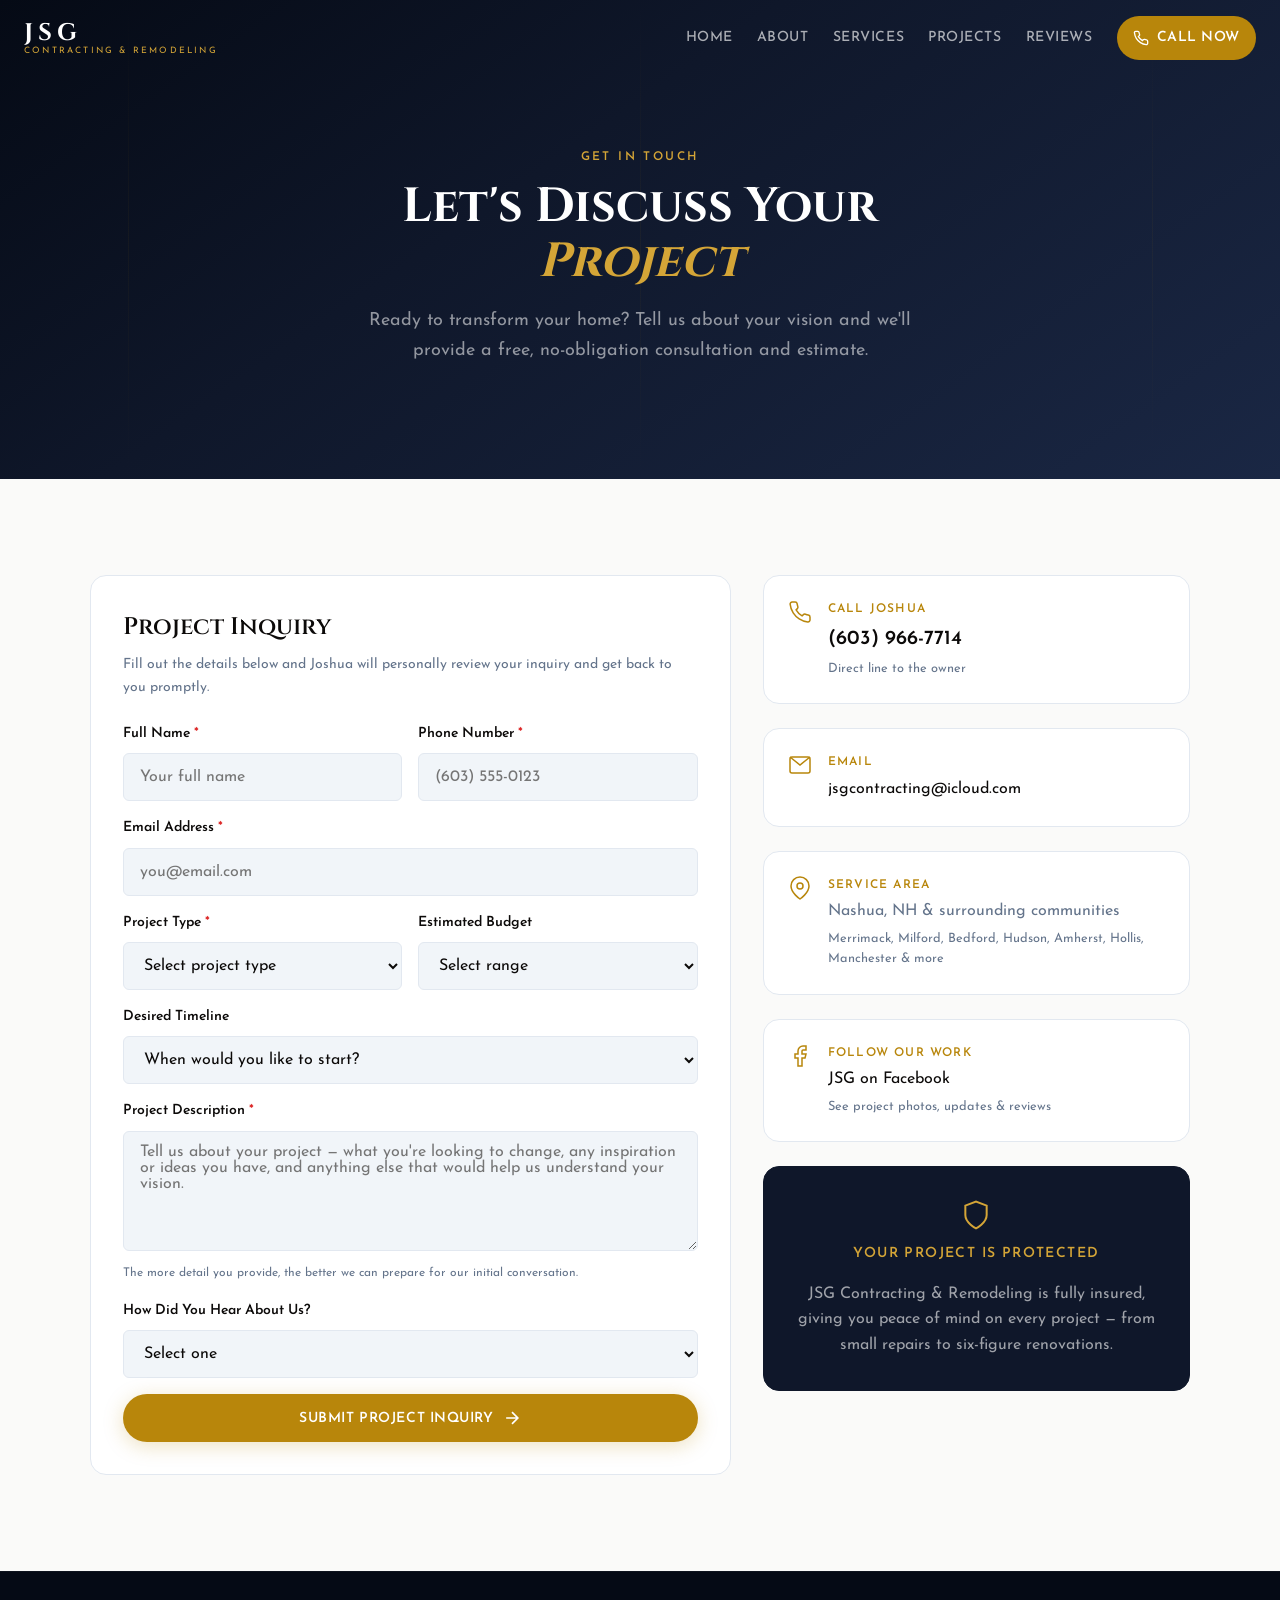
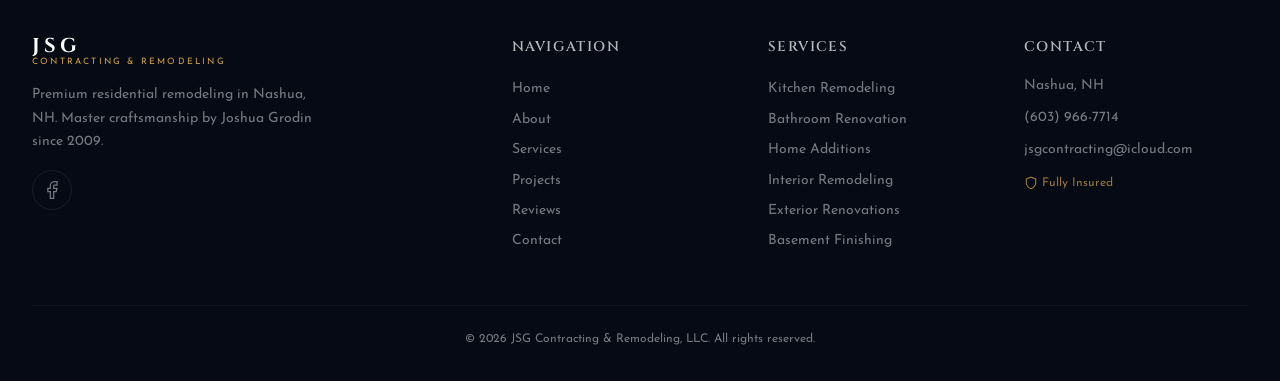
==== contact.html @ 360fc570 "Launch JSG Contracting & Remodeling website Premium contractor site with dark navy + gold brand. Inc" ====
<!DOCTYPE html>
<html lang="en">
<head>
  <meta charset="UTF-8">
  <meta name="viewport" content="width=device-width, initial-scale=1.0">
  <title>Contact Us — JSG Contracting & Remodeling | Free Consultation</title>
  <meta name="description" content="Request a free consultation with JSG Contracting & Remodeling. Call (603) 966-7714 or fill out our project inquiry form. Nashua, NH's premier residential contractor.">
  <link rel="preconnect" href="https://fonts.googleapis.com">
  <link rel="preconnect" href="https://fonts.gstatic.com" crossorigin>
  <link href="https://fonts.googleapis.com/css2?family=Cinzel:wght@400;500;600;700;800;900&family=Josefin+Sans:wght@300;400;500;600;700&display=swap" rel="stylesheet">
  <link rel="stylesheet" href="styles.css">
</head>
<body>
  <!-- Navigation -->
  <nav class="nav scrolled" id="mainNav">
    <div class="nav-container">
      <a href="index.html" class="nav-logo">
        <span class="logo-jsg">JSG</span>
        <span class="logo-sub">CONTRACTING &amp; REMODELING</span>
      </a>
      <button class="nav-toggle" id="navToggle" aria-label="Toggle navigation">
        <span></span><span></span><span></span>
      </button>
      <div class="nav-menu" id="navMenu">
        <a href="index.html" class="nav-link">Home</a>
        <a href="index.html#about" class="nav-link">About</a>
        <a href="index.html#services" class="nav-link">Services</a>
        <a href="index.html#projects" class="nav-link">Projects</a>
        <a href="index.html#testimonials" class="nav-link">Reviews</a>
        <a href="tel:6039667714" class="nav-cta">
          <svg width="16" height="16" viewBox="0 0 24 24" fill="none" stroke="currentColor" stroke-width="2"><path d="M22 16.92v3a2 2 0 01-2.18 2 19.79 19.79 0 01-8.63-3.07 19.5 19.5 0 01-6-6A19.79 19.79 0 012.12 4.18 2 2 0 014.11 2h3a2 2 0 012 1.72c.127.96.361 1.903.7 2.81a2 2 0 01-.45 2.11L8.09 9.91a16 16 0 006 6l1.27-1.27a2 2 0 012.11-.45c.907.339 1.85.573 2.81.7A2 2 0 0122 16.92z"/></svg>
          Call Now
        </a>
      </div>
    </div>
  </nav>

  <!-- Page Hero -->
  <section class="page-hero">
    <div class="hero-lines">
      <div class="arch-line line-1"></div>
      <div class="arch-line line-3"></div>
      <div class="arch-line line-5"></div>
    </div>
    <div class="container">
      <div class="section-header anim-on-scroll">
        <span class="section-tag">Get in Touch</span>
        <h1 class="section-title">Let's Discuss Your <em>Project</em></h1>
        <p class="section-desc">Ready to transform your home? Tell us about your vision and we'll provide a free, no-obligation consultation and estimate.</p>
      </div>
    </div>
  </section>

  <!-- Contact Section -->
  <section class="section">
    <div class="container">
      <div class="contact-grid">
        <!-- Contact Form -->
        <div class="contact-form-wrap anim-on-scroll">
          <h3 style="font-family: var(--font-display); font-size: var(--text-2xl); font-weight: 600; margin-bottom: var(--space-2);">Project Inquiry</h3>
          <p style="font-size: var(--text-sm); color: var(--muted-foreground); margin-bottom: var(--space-6);">Fill out the details below and Joshua will personally review your inquiry and get back to you promptly.</p>

          <form id="contactForm">
            <div class="form-row">
              <div class="form-group">
                <label for="name">Full Name <span class="req">*</span></label>
                <input type="text" id="name" name="name" placeholder="Your full name" required>
              </div>
              <div class="form-group">
                <label for="phone">Phone Number <span class="req">*</span></label>
                <input type="tel" id="phone" name="phone" placeholder="(603) 555-0123" required>
              </div>
            </div>

            <div class="form-group">
              <label for="email">Email Address <span class="req">*</span></label>
              <input type="email" id="email" name="email" placeholder="you@email.com" required>
            </div>

            <div class="form-row">
              <div class="form-group">
                <label for="project-type">Project Type <span class="req">*</span></label>
                <select id="project-type" name="project-type" required>
                  <option value="" disabled selected>Select project type</option>
                  <option value="Kitchen Remodel">Kitchen Remodel</option>
                  <option value="Bathroom Renovation">Bathroom Renovation</option>
                  <option value="Home Addition">Home Addition</option>
                  <option value="Basement Finishing">Basement Finishing</option>
                  <option value="Interior Remodel">Interior Remodel</option>
                  <option value="Exterior Renovation">Exterior Renovation</option>
                  <option value="Whole Home Renovation">Whole Home Renovation</option>
                  <option value="Finish Carpentry / Trim">Finish Carpentry / Trim Work</option>
                  <option value="Flooring">Flooring Installation</option>
                  <option value="Windows & Doors">Windows & Doors</option>
                  <option value="Deck / Porch">Deck or Porch</option>
                  <option value="Other">Other — Describe Below</option>
                </select>
              </div>
              <div class="form-group">
                <label for="budget">Estimated Budget</label>
                <select id="budget" name="budget">
                  <option value="" disabled selected>Select range</option>
                  <option value="Under $10,000">Under $10,000</option>
                  <option value="$10,000 - $25,000">$10,000 – $25,000</option>
                  <option value="$25,000 - $50,000">$25,000 – $50,000</option>
                  <option value="$50,000 - $100,000">$50,000 – $100,000</option>
                  <option value="$100,000 - $200,000">$100,000 – $200,000</option>
                  <option value="$200,000+">$200,000+</option>
                  <option value="Not Sure">Not Sure Yet</option>
                </select>
              </div>
            </div>

            <div class="form-group">
              <label for="timeline">Desired Timeline</label>
              <select id="timeline" name="timeline">
                <option value="" disabled selected>When would you like to start?</option>
                <option value="ASAP">As Soon As Possible</option>
                <option value="1-3 Months">Within 1–3 Months</option>
                <option value="3-6 Months">Within 3–6 Months</option>
                <option value="6-12 Months">6–12 Months (Planning Ahead)</option>
                <option value="Flexible">Flexible / No Rush</option>
              </select>
            </div>

            <div class="form-group">
              <label for="message">Project Description <span class="req">*</span></label>
              <textarea id="message" name="message" rows="5" placeholder="Tell us about your project — what you're looking to change, any inspiration or ideas you have, and anything else that would help us understand your vision." required></textarea>
              <p class="form-helper">The more detail you provide, the better we can prepare for our initial conversation.</p>
            </div>

            <div class="form-group">
              <label for="referral">How Did You Hear About Us?</label>
              <select id="referral" name="referral">
                <option value="" disabled selected>Select one</option>
                <option value="Referral">Referral from Friend/Family</option>
                <option value="Google Search">Google Search</option>
                <option value="Facebook">Facebook</option>
                <option value="Drive By">Drove Past a Job Site</option>
                <option value="Repeat Client">I'm a Returning Client</option>
                <option value="Other">Other</option>
              </select>
            </div>

            <button type="submit" class="btn btn-primary" style="width: 100%; justify-content: center;">
              <span>Submit Project Inquiry</span>
              <svg width="20" height="20" viewBox="0 0 24 24" fill="none" stroke="currentColor" stroke-width="2"><path d="M5 12h14M12 5l7 7-7 7"/></svg>
            </button>
          </form>

          <!-- Success State -->
          <div class="form-success" id="formSuccess">
            <svg width="48" height="48" viewBox="0 0 24 24" fill="none" stroke="currentColor" stroke-width="2">
              <path d="M22 11.08V12a10 10 0 11-5.93-9.14"/>
              <path d="M22 4L12 14.01l-3-3"/>
            </svg>
            <h3>Inquiry Sent!</h3>
            <p>Your project inquiry has been received. Joshua will personally review it and get back to you within 24 hours.</p>
            <p style="margin-top: var(--space-4);">Prefer to talk now? <a href="tel:6039667714" style="color: var(--accent); font-weight: 600;">Call (603) 966-7714</a></p>
          </div>
        </div>

        <!-- Contact Sidebar -->
        <div class="contact-sidebar">
          <!-- Call Card -->
          <div class="contact-card anim-on-scroll">
            <svg width="24" height="24" viewBox="0 0 24 24" fill="none" stroke="currentColor" stroke-width="1.5"><path d="M22 16.92v3a2 2 0 01-2.18 2 19.79 19.79 0 01-8.63-3.07 19.5 19.5 0 01-6-6A19.79 19.79 0 012.12 4.18 2 2 0 014.11 2h3a2 2 0 012 1.72c.127.96.361 1.903.7 2.81a2 2 0 01-.45 2.11L8.09 9.91a16 16 0 006 6l1.27-1.27a2 2 0 012.11-.45c.907.339 1.85.573 2.81.7A2 2 0 0122 16.92z"/></svg>
            <div>
              <h4>Call Joshua</h4>
              <p><a href="tel:6039667714" style="font-size: 1.25rem; font-weight: 600;">(603) 966-7714</a></p>
              <p style="margin-top: 4px; font-size: 0.8rem;">Direct line to the owner</p>
            </div>
          </div>

          <!-- Email Card -->
          <div class="contact-card anim-on-scroll">
            <svg width="24" height="24" viewBox="0 0 24 24" fill="none" stroke="currentColor" stroke-width="1.5"><rect x="2" y="4" width="20" height="16" rx="2"/><path d="M22 4l-10 8L2 4"/></svg>
            <div>
              <h4>Email</h4>
              <p><a href="mailto:jsgcontracting@icloud.com">jsgcontracting@icloud.com</a></p>
            </div>
          </div>

          <!-- Location Card -->
          <div class="contact-card anim-on-scroll">
            <svg width="24" height="24" viewBox="0 0 24 24" fill="none" stroke="currentColor" stroke-width="1.5"><path d="M21 10c0 7-9 13-9 13s-9-6-9-13a9 9 0 0118 0z"/><circle cx="12" cy="10" r="3"/></svg>
            <div>
              <h4>Service Area</h4>
              <p>Nashua, NH &amp; surrounding communities</p>
              <p style="margin-top: 4px; font-size: 0.8rem; color: var(--muted-foreground);">Merrimack, Milford, Bedford, Hudson, Amherst, Hollis, Manchester &amp; more</p>
            </div>
          </div>

          <!-- Facebook Card -->
          <div class="contact-card anim-on-scroll">
            <svg width="24" height="24" viewBox="0 0 24 24" fill="none" stroke="currentColor" stroke-width="1.5"><path d="M18 2h-3a5 5 0 00-5 5v3H7v4h3v8h4v-8h3l1-4h-4V7a1 1 0 011-1h3z"/></svg>
            <div>
              <h4>Follow Our Work</h4>
              <p><a href="https://www.facebook.com/JSGCONTRACTINGANDREMODELINGLLC/" target="_blank" rel="noopener noreferrer">JSG on Facebook</a></p>
              <p style="margin-top: 4px; font-size: 0.8rem; color: var(--muted-foreground);">See project photos, updates & reviews</p>
            </div>
          </div>

          <!-- Trust Card -->
          <div class="contact-card contact-card-cta anim-on-scroll">
            <svg width="32" height="32" viewBox="0 0 24 24" fill="none" stroke="currentColor" stroke-width="1.5" style="color: var(--accent-light);"><path d="M12 22s8-4 8-10V5l-8-3-8 3v7c0 6 8 10 8 10z"/></svg>
            <h4>Your Project is Protected</h4>
            <p>JSG Contracting & Remodeling is fully insured, giving you peace of mind on every project — from small repairs to six-figure renovations.</p>
          </div>
        </div>
      </div>
    </div>
  </section>

  <!-- Footer -->
  <footer class="footer">
    <div class="container">
      <div class="footer-grid">
        <div class="footer-brand">
          <a href="index.html" class="footer-logo"><span class="logo-jsg">JSG</span><span class="logo-sub">CONTRACTING &amp; REMODELING</span></a>
          <p>Premium residential remodeling in Nashua, NH. Master craftsmanship by Joshua Grodin since 2009.</p>
          <div class="footer-social">
            <a href="https://www.facebook.com/JSGCONTRACTINGANDREMODELINGLLC/" target="_blank" rel="noopener noreferrer" aria-label="Facebook"><svg width="20" height="20" viewBox="0 0 24 24" fill="none" stroke="currentColor" stroke-width="1.5"><path d="M18 2h-3a5 5 0 00-5 5v3H7v4h3v8h4v-8h3l1-4h-4V7a1 1 0 011-1h3z"/></svg></a>
          </div>
        </div>
        <div class="footer-links">
          <h4>Navigation</h4>
          <a href="index.html">Home</a>
          <a href="index.html#about">About</a>
          <a href="index.html#services">Services</a>
          <a href="index.html#projects">Projects</a>
          <a href="index.html#testimonials">Reviews</a>
          <a href="contact.html">Contact</a>
        </div>
        <div class="footer-links">
          <h4>Services</h4>
          <a href="index.html#services">Kitchen Remodeling</a>
          <a href="index.html#services">Bathroom Renovation</a>
          <a href="index.html#services">Home Additions</a>
          <a href="index.html#services">Interior Remodeling</a>
          <a href="index.html#services">Exterior Renovations</a>
          <a href="index.html#services">Basement Finishing</a>
        </div>
        <div class="footer-contact">
          <h4>Contact</h4>
          <p>Nashua, NH</p>
          <p><a href="tel:6039667714">(603) 966-7714</a></p>
          <p><a href="mailto:jsgcontracting@icloud.com">jsgcontracting@icloud.com</a></p>
          <div class="footer-badges">
            <span class="badge-item">
              <svg width="14" height="14" viewBox="0 0 24 24" fill="none" stroke="currentColor" stroke-width="2"><path d="M12 22s8-4 8-10V5l-8-3-8 3v7c0 6 8 10 8 10z"/></svg>
              Fully Insured
            </span>
          </div>
        </div>
      </div>
      <div class="footer-bottom">
        <p>&copy; 2026 JSG Contracting & Remodeling, LLC. All rights reserved.</p>
      </div>
    </div>
  </footer>

  <script src="script.js"></script>
</body>
</html>
---- styles.css ----
/* ============================================
   JSG CONTRACTING & REMODELING
   Design System: Liquid Glass + Trust & Authority
   Typography: Cinzel / Josefin Sans
   Palette: Deep Navy + Warm Gold
   ============================================ */

:root {
  /* Colors — Luxury Contractor */
  --primary: #0F172A;
  --primary-light: #1E293B;
  --on-primary: #FFFFFF;
  --secondary: #334155;
  --on-secondary: #FFFFFF;
  --accent: #B8860B;
  --accent-light: #D4A537;
  --accent-dark: #8B6914;
  --accent-glow: rgba(184, 134, 11, 0.25);
  --background: #FAFAF9;
  --foreground: #0C0A09;
  --card: #FFFFFF;
  --card-foreground: #0C0A09;
  --muted: #F1F5F9;
  --muted-foreground: #64748B;
  --border: #E2E8F0;
  --destructive: #DC2626;
  --success: #16A34A;

  /* Glass */
  --glass-bg: rgba(255, 255, 255, 0.7);
  --glass-border: rgba(255, 255, 255, 0.3);
  --glass-blur: 20px;
  --glass-dark-bg: rgba(15, 23, 42, 0.85);
  --glass-dark-border: rgba(255, 255, 255, 0.08);

  /* Typography */
  --font-display: 'Cinzel', 'Times New Roman', serif;
  --font-body: 'Josefin Sans', 'Segoe UI', sans-serif;

  /* Type Scale */
  --text-xs: 0.75rem;
  --text-sm: 0.875rem;
  --text-base: 1rem;
  --text-lg: 1.125rem;
  --text-xl: 1.25rem;
  --text-2xl: 1.5rem;
  --text-3xl: 1.875rem;
  --text-4xl: 2.25rem;
  --text-5xl: 3rem;
  --text-6xl: 3.75rem;
  --text-7xl: 4.5rem;
  --text-8xl: 6rem;

  /* Spacing (8dp) */
  --space-1: 0.25rem; --space-2: 0.5rem; --space-3: 0.75rem;
  --space-4: 1rem; --space-6: 1.5rem; --space-8: 2rem;
  --space-10: 2.5rem; --space-12: 3rem; --space-16: 4rem;
  --space-20: 5rem; --space-24: 6rem;

  /* Motion */
  --ease-out: cubic-bezier(0.16, 1, 0.3, 1);
  --ease-spring: cubic-bezier(0.34, 1.56, 0.64, 1);
  --dur-fast: 150ms;
  --dur-norm: 250ms;
  --dur-slow: 400ms;

  /* Shadows */
  --shadow-sm: 0 1px 3px rgba(0,0,0,0.06);
  --shadow-md: 0 4px 16px rgba(0,0,0,0.08);
  --shadow-lg: 0 12px 40px rgba(0,0,0,0.1);
  --shadow-xl: 0 24px 60px rgba(0,0,0,0.14);
  --shadow-glow: 0 0 40px var(--accent-glow);

  /* Radius */
  --radius-sm: 6px; --radius-md: 10px; --radius-lg: 16px;
  --radius-xl: 24px; --radius-full: 9999px;

  /* Z-index */
  --z-base: 0; --z-above: 10; --z-sticky: 20;
  --z-nav: 40; --z-modal: 100; --z-preloader: 1000;
}

/* --- Reset --- */
*, *::before, *::after { box-sizing: border-box; margin: 0; padding: 0; }
html { scroll-behavior: smooth; font-size: 16px; -webkit-text-size-adjust: 100%; }
body {
  font-family: var(--font-body);
  font-weight: 400;
  line-height: 1.6;
  color: var(--foreground);
  background: var(--background);
  overflow-x: hidden;
  -webkit-font-smoothing: antialiased;
}
a { color: inherit; text-decoration: none; cursor: pointer; }
img { max-width: 100%; height: auto; display: block; }
button { cursor: pointer; border: none; background: none; font-family: inherit; }
input, textarea, select { font-family: inherit; }
:focus-visible { outline: 2px solid var(--accent); outline-offset: 3px; }

@media (prefers-reduced-motion: reduce) {
  *, *::before, *::after {
    animation-duration: 0.01ms !important;
    animation-iteration-count: 1 !important;
    transition-duration: 0.01ms !important;
  }
  html { scroll-behavior: auto; }
}

/* --- Preloader --- */
.preloader {
  position: fixed; inset: 0; z-index: var(--z-preloader);
  background: var(--primary);
  display: flex; align-items: center; justify-content: center;
  transition: opacity 0.6s var(--ease-out), visibility 0.6s;
}
.preloader.hidden { opacity: 0; visibility: hidden; pointer-events: none; }
.preloader-inner { text-align: center; }
.preloader-icon svg { animation: preloaderPulse 1.8s ease-in-out infinite; }
.preloader-text {
  font-family: var(--font-display);
  font-size: var(--text-xs);
  letter-spacing: 0.35em;
  color: var(--accent-light);
  margin-top: var(--space-4);
}
@keyframes preloaderPulse {
  0%, 100% { opacity: 0.4; transform: scale(0.95); }
  50% { opacity: 1; transform: scale(1.05); }
}

/* --- Container --- */
.container { max-width: 1280px; margin: 0 auto; padding: 0 var(--space-6); }
@media (min-width: 768px) { .container { padding: 0 var(--space-8); } }

/* --- Navigation --- */
.nav {
  position: fixed; top: 0; left: 0; right: 0;
  z-index: var(--z-nav);
  padding: var(--space-4) 0;
  transition: all var(--dur-norm) var(--ease-out);
}
.nav.scrolled {
  background: var(--glass-bg);
  backdrop-filter: blur(var(--glass-blur));
  -webkit-backdrop-filter: blur(var(--glass-blur));
  border-bottom: 1px solid var(--glass-border);
  padding: var(--space-3) 0;
  box-shadow: var(--shadow-sm);
}
.nav-container {
  max-width: 1280px; margin: 0 auto; padding: 0 var(--space-6);
  display: flex; align-items: center; justify-content: space-between;
}
.nav-logo { display: flex; flex-direction: column; line-height: 1; transition: transform var(--dur-fast) var(--ease-out); }
.nav-logo:hover { transform: scale(1.03); }
.logo-jsg {
  font-family: var(--font-display);
  font-size: var(--text-2xl);
  font-weight: 700;
  letter-spacing: 0.2em;
  color: var(--on-primary);
  transition: color var(--dur-norm);
}
.logo-sub {
  font-family: var(--font-body);
  font-size: 0.55rem;
  font-weight: 400;
  letter-spacing: 0.25em;
  color: var(--accent-light);
  margin-top: 2px;
  text-transform: uppercase;
}
.nav.scrolled .logo-jsg { color: var(--primary); }
.nav.scrolled .logo-sub { color: var(--accent); }

.nav-menu { display: none; gap: var(--space-6); align-items: center; }
@media (min-width: 768px) { .nav-menu { display: flex; } }
.nav-link {
  font-size: var(--text-sm); font-weight: 500;
  letter-spacing: 0.04em; text-transform: uppercase;
  color: rgba(255,255,255,0.65);
  position: relative; padding: var(--space-2) 0;
  transition: color var(--dur-fast);
}
.nav-link::after {
  content: ''; position: absolute; bottom: 0; left: 0;
  width: 0; height: 1.5px; background: var(--accent-light);
  transition: width var(--dur-norm) var(--ease-out);
}
.nav-link:hover { color: #fff; }
.nav-link:hover::after { width: 100%; }
.nav.scrolled .nav-link { color: var(--muted-foreground); }
.nav.scrolled .nav-link:hover { color: var(--primary); }

.nav-cta {
  display: inline-flex; align-items: center; gap: var(--space-2);
  padding: var(--space-2) var(--space-4);
  font-size: var(--text-sm); font-weight: 600;
  letter-spacing: 0.04em; text-transform: uppercase;
  background: var(--accent); color: #fff;
  border-radius: var(--radius-full);
  transition: all var(--dur-norm) var(--ease-out);
  min-height: 44px;
}
.nav-cta:hover { background: var(--accent-light); transform: translateY(-1px); box-shadow: var(--shadow-glow); }

/* Mobile Toggle */
.nav-toggle { display: flex; flex-direction: column; gap: 5px; padding: var(--space-2); z-index: 50; }
@media (min-width: 768px) { .nav-toggle { display: none; } }
.nav-toggle span { width: 24px; height: 2px; background: #fff; transition: all var(--dur-norm) var(--ease-out); }
.nav.scrolled .nav-toggle span { background: var(--primary); }
.nav-toggle.open span:nth-child(1) { transform: rotate(45deg) translate(5px, 5px); }
.nav-toggle.open span:nth-child(2) { opacity: 0; }
.nav-toggle.open span:nth-child(3) { transform: rotate(-45deg) translate(5px, -5px); }

.nav-menu.open {
  display: flex; flex-direction: column;
  position: fixed; inset: 0;
  background: var(--glass-dark-bg);
  backdrop-filter: blur(30px); -webkit-backdrop-filter: blur(30px);
  align-items: center; justify-content: center;
  gap: var(--space-8); z-index: 45;
}
.nav-menu.open .nav-link { font-size: var(--text-2xl); color: rgba(255,255,255,0.8); }
.nav-menu.open .nav-link:hover { color: #fff; }

/* --- HERO --- */
.hero {
  position: relative; min-height: 100dvh;
  display: flex; align-items: center; justify-content: center;
  background: url('jsg-hero-new.jpeg') center center / cover no-repeat;
  overflow: hidden; padding: var(--space-24) var(--space-6);
}
.hero-bg { position: absolute; inset: 0; overflow: hidden; }
.hero-grain {
  position: absolute; inset: 0;
  background-image: url("data:image/svg+xml,%3Csvg viewBox='0 0 256 256' xmlns='http://www.w3.org/2000/svg'%3E%3Cfilter id='noise'%3E%3CfeTurbulence type='fractalNoise' baseFrequency='0.9' numOctaves='4' stitchTiles='stitch'/%3E%3C/filter%3E%3Crect width='100%25' height='100%25' filter='url(%23noise)' opacity='0.03'/%3E%3C/svg%3E");
  opacity: 0.4;
}
.hero-gradient {
  position: absolute; inset: 0;
  background: linear-gradient(to bottom, rgba(5,10,21,0.72) 0%, rgba(5,10,21,0.55) 50%, rgba(5,10,21,0.80) 100%);
}
.hero-vignette {
  position: absolute; inset: 0;
  background: radial-gradient(ellipse at center, transparent 30%, rgba(5, 10, 21, 0.5) 100%);
}

/* Architectural lines */
.hero-lines { position: absolute; inset: 0; overflow: hidden; }
.arch-line {
  position: absolute;
  background: linear-gradient(to bottom, transparent, rgba(184, 134, 11, 0.06), transparent);
  width: 1px;
}
.line-1 { left: 10%; height: 100%; animation: lineSlide 12s ease-in-out infinite; }
.line-2 { left: 25%; height: 80%; top: 10%; animation: lineSlide 15s ease-in-out infinite reverse; }
.line-3 { left: 50%; height: 100%; animation: lineSlide 18s ease-in-out infinite; }
.line-4 { left: 75%; height: 70%; top: 15%; animation: lineSlide 14s ease-in-out infinite reverse; }
.line-5 { left: 90%; height: 90%; top: 5%; animation: lineSlide 16s ease-in-out infinite; }
@keyframes lineSlide {
  0%, 100% { opacity: 0.3; transform: translateY(0); }
  50% { opacity: 0.7; transform: translateY(-20px); }
}

/* Floating elements */
.floating-elements { position: absolute; inset: 0; }
.float-el { position: absolute; animation: floatGeo 20s ease-in-out infinite; }
.float-1 { top: 15%; right: 10%; animation-delay: 0s; }
.float-2 { bottom: 20%; left: 8%; animation-delay: -7s; }
.float-3 { top: 50%; right: 25%; animation-delay: -13s; }
@keyframes floatGeo {
  0%, 100% { transform: translate(0, 0) rotate(0deg); }
  33% { transform: translate(20px, -30px) rotate(60deg); }
  66% { transform: translate(-15px, 15px) rotate(120deg); }
}

.hero-content { position: relative; z-index: var(--z-above); text-align: center; max-width: 820px; }

.hero-badge {
  display: inline-flex; align-items: center; gap: var(--space-3);
  font-size: var(--text-xs); font-weight: 500;
  letter-spacing: 0.2em; text-transform: uppercase;
  color: var(--accent-light); margin-bottom: var(--space-8);
}
.badge-line { width: 32px; height: 1px; background: var(--accent); opacity: 0.5; }

.hero-title { font-family: var(--font-display); line-height: 1.1; margin-bottom: var(--space-6); }
.title-line { display: block; }
.title-sm {
  font-size: var(--text-xl); font-weight: 400;
  color: rgba(255,255,255,0.45); letter-spacing: 0.08em;
}
.title-lg {
  font-size: var(--text-7xl); font-weight: 800;
  background: linear-gradient(135deg, #FFFFFF 20%, var(--accent-light) 80%);
  -webkit-background-clip: text; -webkit-text-fill-color: transparent;
  background-clip: text;
  margin: var(--space-2) 0;
}
@media (min-width: 768px) {
  .title-sm { font-size: var(--text-2xl); }
  .title-lg { font-size: var(--text-8xl); }
}

.hero-desc {
  font-size: var(--text-lg); color: rgba(255,255,255,0.55);
  max-width: 580px; margin: 0 auto var(--space-8); line-height: 1.8;
}
.hero-cta {
  display: flex; flex-wrap: wrap; gap: var(--space-4);
  justify-content: center; margin-bottom: var(--space-8);
}
.hero-trust {
  display: flex; flex-wrap: wrap; gap: var(--space-6);
  justify-content: center;
}
.trust-item {
  display: flex; align-items: center; gap: var(--space-2);
  font-size: var(--text-xs); font-weight: 500;
  letter-spacing: 0.08em; text-transform: uppercase;
  color: rgba(255,255,255,0.35);
}
.trust-item svg { color: var(--accent); opacity: 0.6; }

/* Scroll indicator */
.hero-scroll {
  position: absolute; bottom: var(--space-8); left: 50%;
  transform: translateX(-50%);
  display: flex; flex-direction: column; align-items: center; gap: var(--space-2);
  color: rgba(255,255,255,0.25);
  font-size: var(--text-xs); letter-spacing: 0.2em; text-transform: uppercase;
}
.scroll-line {
  width: 1px; height: 40px;
  background: linear-gradient(to bottom, var(--accent-light), transparent);
  animation: scrollPulse 2s ease-in-out infinite;
}
@keyframes scrollPulse {
  0%, 100% { opacity: 0.3; transform: scaleY(1); }
  50% { opacity: 1; transform: scaleY(1.2); }
}

/* --- Buttons --- */
.btn {
  display: inline-flex; align-items: center; gap: var(--space-2);
  padding: var(--space-3) var(--space-6);
  font-size: var(--text-sm); font-weight: 600;
  letter-spacing: 0.04em; text-transform: uppercase;
  border-radius: var(--radius-full);
  transition: all var(--dur-norm) var(--ease-out);
  cursor: pointer; min-height: 48px;
}
.btn-lg { padding: var(--space-4) var(--space-8); font-size: var(--text-base); }
.btn-primary {
  background: var(--accent); color: #fff;
  box-shadow: 0 4px 20px var(--accent-glow);
}
.btn-primary:hover {
  background: var(--accent-light);
  box-shadow: 0 8px 30px var(--accent-glow);
  transform: translateY(-2px);
}
.btn-primary:active { transform: translateY(0) scale(0.98); }
.btn-primary svg { transition: transform var(--dur-fast) var(--ease-out); }
.btn-primary:hover svg { transform: translateX(4px); }
.btn-glass {
  background: rgba(255,255,255,0.08);
  backdrop-filter: blur(10px); -webkit-backdrop-filter: blur(10px);
  border: 1px solid rgba(255,255,255,0.12);
  color: rgba(255,255,255,0.8);
}
.btn-glass:hover {
  background: rgba(255,255,255,0.15);
  transform: translateY(-2px);
}
.section .btn-glass {
  background: var(--glass-bg);
  border: 1px solid var(--border);
  color: var(--foreground);
}
.section .btn-glass:hover { border-color: var(--accent); }

/* --- Section Defaults --- */
.section { padding: var(--space-20) 0; }
@media (min-width: 768px) { .section { padding: var(--space-24) 0; } }
.section-header { text-align: center; max-width: 640px; margin: 0 auto var(--space-12); }
.section-tag {
  display: inline-block; font-size: var(--text-xs); font-weight: 600;
  letter-spacing: 0.2em; text-transform: uppercase;
  color: var(--accent); margin-bottom: var(--space-3);
}
.section-title {
  font-family: var(--font-display);
  font-size: var(--text-4xl); font-weight: 700;
  line-height: 1.15; color: var(--foreground); margin-bottom: var(--space-4);
}
.section-title em { font-style: italic; color: var(--accent); }
@media (min-width: 768px) { .section-title { font-size: var(--text-5xl); } }
.section-desc { font-size: var(--text-lg); color: var(--muted-foreground); line-height: 1.7; }

/* --- ABOUT --- */
.about { background: var(--background); }
.about-grid { display: grid; grid-template-columns: 1fr; gap: var(--space-12); }
@media (min-width: 768px) {
  .about-grid { grid-template-columns: 1fr 1fr; gap: var(--space-16); align-items: start; }
}
.about-image-frame {
  position: relative; border-radius: var(--radius-lg); overflow: hidden;
  border: 1px solid var(--border);
}
.frame-corner {
  position: absolute; width: 60px; height: 60px;
  border: 2px solid var(--accent); opacity: 0.3;
}
.frame-tl { top: -1px; left: -1px; border-right: none; border-bottom: none; border-radius: var(--radius-lg) 0 0 0; }
.frame-br { bottom: -1px; right: -1px; border-left: none; border-top: none; border-radius: 0 0 var(--radius-lg) 0; }
.blueprint-illustration svg { width: 100%; height: auto; display: block; border-radius: var(--radius-lg); }

.about-stats {
  display: grid; grid-template-columns: repeat(3, 1fr);
  gap: var(--space-4); margin-top: var(--space-6);
}
.stat {
  text-align: center; padding: var(--space-4);
  background: var(--card); border: 1px solid var(--border);
  border-radius: var(--radius-md);
  transition: all var(--dur-norm) var(--ease-out);
}
.stat:hover { border-color: var(--accent); transform: translateY(-2px); box-shadow: var(--shadow-md); }
.stat-num {
  font-family: var(--font-display);
  font-size: var(--text-3xl); font-weight: 700;
  color: var(--accent); line-height: 1;
}
.stat-plus, .stat-pct {
  font-family: var(--font-display);
  font-size: var(--text-xl); font-weight: 600;
  color: var(--accent);
}
.stat-label {
  display: block; font-size: var(--text-xs); font-weight: 500;
  color: var(--muted-foreground); margin-top: var(--space-1);
  letter-spacing: 0.05em; text-transform: uppercase;
}

.about-content .section-tag { text-align: left; }
.about-content .section-title { text-align: left; }
.about-lead {
  font-size: var(--text-xl); font-weight: 500;
  color: var(--foreground); line-height: 1.6;
  margin-bottom: var(--space-4);
}
.about-content p {
  font-size: var(--text-base); color: var(--muted-foreground);
  line-height: 1.8; margin-bottom: var(--space-4);
}
.about-highlights { margin-top: var(--space-6); display: flex; flex-direction: column; gap: var(--space-3); }
.highlight {
  display: flex; align-items: center; gap: var(--space-3);
  font-size: var(--text-sm); font-weight: 500; color: var(--foreground);
}
.highlight svg { color: var(--accent); flex-shrink: 0; }

/* --- SERVICES --- */
.services { background: var(--muted); }
.services-grid {
  display: grid; grid-template-columns: 1fr; gap: var(--space-4);
}
@media (min-width: 640px) { .services-grid { grid-template-columns: repeat(2, 1fr); } }
@media (min-width: 1024px) { .services-grid { grid-template-columns: repeat(3, 1fr); } }

.service-card {
  position: relative; padding: var(--space-8);
  background: var(--card); border: 1px solid var(--border);
  border-radius: var(--radius-lg); overflow: hidden;
  transition: all var(--dur-norm) var(--ease-out);
}
.service-card::before {
  content: ''; position: absolute; top: 0; left: 0; right: 0;
  height: 3px; background: linear-gradient(90deg, var(--accent), var(--accent-light));
  transform: scaleX(0); transform-origin: left;
  transition: transform var(--dur-slow) var(--ease-out);
}
.service-card:hover { transform: translateY(-4px); box-shadow: var(--shadow-lg); border-color: var(--accent); }
.service-card:hover::before { transform: scaleX(1); }
.service-icon {
  width: 48px; height: 48px; margin-bottom: var(--space-4);
  color: var(--accent);
  transition: transform var(--dur-norm) var(--ease-spring);
}
.service-card:hover .service-icon { transform: scale(1.1); }
.service-icon svg { width: 100%; height: 100%; }
.service-card h3 {
  font-family: var(--font-display);
  font-size: var(--text-lg); font-weight: 600;
  margin-bottom: var(--space-2);
}
.service-card p { font-size: var(--text-sm); color: var(--muted-foreground); line-height: 1.7; }

/* --- PROJECTS --- */
.projects {
  position: relative;
  background: linear-gradient(145deg, #050a15 0%, #0F172A 50%, #1a2744 100%);
  color: #fff;
}
.projects-bg {
  position: absolute; inset: 0;
  background: radial-gradient(ellipse 50% 40% at 50% 30%, rgba(184, 134, 11, 0.05), transparent 70%);
}
.projects .section-tag { color: var(--accent-light); }
.projects .section-title { color: #fff; }
.projects .section-title em { color: var(--accent-light); }
.projects .section-desc { color: rgba(255,255,255,0.5); }

.projects-grid {
  display: grid; grid-template-columns: 1fr; gap: var(--space-4);
  position: relative;
}
@media (min-width: 768px) {
  .projects-grid { grid-template-columns: repeat(2, 1fr); }
}
.project-card {
  border-radius: var(--radius-lg); overflow: hidden;
  border: 1px solid rgba(255,255,255,0.06);
  transition: all var(--dur-norm) var(--ease-out);
  background: rgba(15, 23, 42, 0.6);
}
.project-card:hover { border-color: rgba(184, 134, 11, 0.3); transform: translateY(-4px); box-shadow: var(--shadow-glow); }
.project-wide { grid-column: 1 / -1; }
.project-overlay { position: relative; overflow: hidden; }
.project-visual svg, .project-visual-sm svg { width: 100%; height: auto; display: block; }
.project-info { padding: var(--space-6); }
.project-type {
  display: inline-block; font-size: var(--text-xs); font-weight: 600;
  letter-spacing: 0.15em; text-transform: uppercase;
  color: var(--accent-light); margin-bottom: var(--space-2);
}
.project-info h3 {
  font-family: var(--font-display);
  font-size: var(--text-xl); font-weight: 600;
  color: #fff; margin-bottom: var(--space-2);
}
.project-info p { font-size: var(--text-sm); color: rgba(255,255,255,0.5); line-height: 1.7; }

.projects-cta { text-align: center; margin-top: var(--space-10); }

/* --- PROCESS --- */
.process { background: var(--background); }
.process-grid {
  display: flex; flex-direction: column; align-items: center;
  gap: 0; max-width: 900px; margin: 0 auto;
}
@media (min-width: 768px) {
  .process-grid { flex-direction: row; align-items: flex-start; gap: 0; }
}
.process-step {
  flex: 1; text-align: center; padding: var(--space-6);
}
.step-num {
  font-family: var(--font-display);
  font-size: var(--text-4xl); font-weight: 700;
  color: var(--muted); line-height: 1;
  margin-bottom: var(--space-3);
  transition: color var(--dur-norm);
}
.process-step:hover .step-num { color: var(--accent-light); }
.process-step h3 {
  font-family: var(--font-display);
  font-size: var(--text-lg); font-weight: 600;
  margin-bottom: var(--space-2);
}
.process-step p { font-size: var(--text-sm); color: var(--muted-foreground); line-height: 1.7; }
.process-connector {
  width: 1px; height: 40px; background: var(--border);
}
@media (min-width: 768px) {
  .process-connector { width: 40px; height: 1px; align-self: center; margin-top: var(--space-8); }
}

/* --- TESTIMONIALS --- */
.testimonials {
  position: relative;
  background: var(--muted);
}
.testimonials-grid {
  display: grid; grid-template-columns: 1fr; gap: var(--space-6);
}
@media (min-width: 768px) { .testimonials-grid { grid-template-columns: repeat(3, 1fr); } }
.testimonial-card {
  background: var(--card); border: 1px solid var(--border);
  border-radius: var(--radius-lg); padding: var(--space-8);
  transition: all var(--dur-norm) var(--ease-out);
}
.testimonial-card:hover { border-color: var(--accent); transform: translateY(-4px); box-shadow: var(--shadow-lg); }
.testimonial-stars { display: flex; gap: 2px; margin-bottom: var(--space-4); }
.testimonial-card blockquote {
  font-size: var(--text-base); color: var(--secondary);
  line-height: 1.8; margin-bottom: var(--space-6);
  font-style: italic;
}
.testimonial-author {
  display: flex; align-items: center; gap: var(--space-3);
}
.author-avatar {
  width: 40px; height: 40px; border-radius: 50%;
  background: var(--primary); color: var(--accent-light);
  display: flex; align-items: center; justify-content: center;
  font-family: var(--font-display); font-size: var(--text-sm); font-weight: 700;
}
.testimonial-author strong {
  display: block; font-size: var(--text-sm); font-weight: 600;
}
.testimonial-author span {
  font-size: var(--text-xs); color: var(--muted-foreground);
}
.testimonials-cta { text-align: center; margin-top: var(--space-10); }

/* --- FINAL CTA --- */
.final-cta {
  position: relative;
  background: linear-gradient(145deg, #050a15 0%, #0F172A 50%, #1a2744 100%);
  color: #fff; text-align: center; overflow: hidden;
}
.final-cta-bg { position: absolute; inset: 0; pointer-events: none; }
.cta-orb {
  position: absolute; border-radius: 50%; filter: blur(100px);
}
.cta-orb-1 {
  width: 500px; height: 500px;
  background: radial-gradient(circle, var(--accent-glow), transparent 70%);
  top: -30%; left: -10%;
}
.cta-orb-2 {
  width: 400px; height: 400px;
  background: radial-gradient(circle, rgba(184, 134, 11, 0.1), transparent 70%);
  bottom: -30%; right: -10%;
}
.final-cta-content { position: relative; }
.final-cta .section-title em { color: var(--accent-light); }
.final-cta-actions {
  display: flex; flex-wrap: wrap; gap: var(--space-4);
  justify-content: center;
}

/* --- FOOTER --- */
.footer {
  background: #050a15; color: rgba(255,255,255,0.45);
  padding: var(--space-16) 0 var(--space-8);
  border-top: 1px solid rgba(255,255,255,0.04);
}
.footer-grid { display: grid; grid-template-columns: 1fr; gap: var(--space-8); }
@media (min-width: 768px) { .footer-grid { grid-template-columns: 2fr 1fr 1fr 1fr; } }
.footer-logo { display: flex; flex-direction: column; line-height: 1; margin-bottom: var(--space-4); }
.footer-logo .logo-jsg { color: #fff; font-size: var(--text-xl); }
.footer-brand p { font-size: var(--text-sm); line-height: 1.7; margin-top: var(--space-4); max-width: 300px; }
.footer-social { display: flex; gap: var(--space-3); margin-top: var(--space-4); }
.footer-social a {
  display: flex; align-items: center; justify-content: center;
  width: 40px; height: 40px; border-radius: var(--radius-full);
  border: 1px solid rgba(255,255,255,0.08);
  color: rgba(255,255,255,0.45);
  transition: all var(--dur-fast);
}
.footer-social a:hover { border-color: var(--accent); color: var(--accent-light); transform: translateY(-2px); }
.footer-links h4, .footer-contact h4 {
  font-family: var(--font-display);
  font-size: var(--text-sm); font-weight: 600;
  letter-spacing: 0.1em; text-transform: uppercase;
  color: rgba(255,255,255,0.7); margin-bottom: var(--space-4);
}
.footer-links a {
  display: block; font-size: var(--text-sm);
  padding: var(--space-1) 0; transition: color var(--dur-fast);
}
.footer-links a:hover { color: var(--accent-light); }
.footer-contact p { font-size: var(--text-sm); line-height: 1.7; margin-bottom: var(--space-2); }
.footer-contact a { transition: color var(--dur-fast); }
.footer-contact a:hover { color: var(--accent-light); }
.footer-badges { margin-top: var(--space-3); }
.badge-item {
  display: inline-flex; align-items: center; gap: var(--space-1);
  font-size: var(--text-xs); color: var(--accent-light); opacity: 0.7;
}
.footer-bottom {
  margin-top: var(--space-12); padding-top: var(--space-6);
  border-top: 1px solid rgba(255,255,255,0.04);
  text-align: center;
}
.footer-bottom p { font-size: var(--text-xs); }

/* --- Scroll Animations --- */
.anim-on-scroll {
  opacity: 0; transform: translateY(30px);
  transition: opacity 0.7s var(--ease-out), transform 0.7s var(--ease-out);
}
.anim-on-scroll.visible { opacity: 1; transform: translateY(0); }
.anim-on-scroll[style*="--delay: 1"] { transition-delay: 100ms; }
.anim-on-scroll[style*="--delay: 2"] { transition-delay: 200ms; }
.anim-on-scroll[style*="--delay: 3"] { transition-delay: 300ms; }
.anim-on-scroll[style*="--delay: 4"] { transition-delay: 400ms; }
.anim-on-scroll[style*="--delay: 5"] { transition-delay: 500ms; }

/* --- Contact Page Styles --- */
.page-hero {
  padding: calc(80px + var(--space-16)) var(--space-6) var(--space-16);
  background: linear-gradient(145deg, #050a15 0%, #0F172A 40%, #1a2744 100%);
  color: #fff; text-align: center;
  position: relative; overflow: hidden;
}
.page-hero .section-tag { color: var(--accent-light); }
.page-hero .section-title { color: #fff; }
.page-hero .section-title em { color: var(--accent-light); }
.page-hero .section-desc { color: rgba(255,255,255,0.55); max-width: 600px; margin: 0 auto; }

/* Contact Grid */
.contact-grid {
  display: grid; grid-template-columns: 1fr; gap: var(--space-8);
  max-width: 1100px; margin: 0 auto;
}
@media (min-width: 768px) { .contact-grid { grid-template-columns: 3fr 2fr; } }

.contact-form-wrap {
  background: var(--card); border: 1px solid var(--border);
  border-radius: var(--radius-lg); padding: var(--space-8);
}
.form-row {
  display: grid; grid-template-columns: 1fr; gap: var(--space-4);
}
@media (min-width: 640px) { .form-row { grid-template-columns: 1fr 1fr; } }
.form-group { margin-bottom: var(--space-4); }
.form-group label {
  display: block; font-size: var(--text-sm); font-weight: 600;
  margin-bottom: var(--space-2); color: var(--foreground);
}
.form-group label .req { color: var(--destructive); }
.form-group input,
.form-group textarea,
.form-group select {
  width: 100%; padding: var(--space-3) var(--space-4);
  border: 1px solid var(--border); border-radius: var(--radius-sm);
  font-size: var(--text-base); background: var(--muted);
  color: var(--foreground); min-height: 48px;
  transition: border-color var(--dur-fast);
}
.form-group textarea { min-height: 120px; resize: vertical; }
.form-group select { cursor: pointer; }
.form-group input:focus,
.form-group textarea:focus,
.form-group select:focus { outline: none; border-color: var(--accent); }
.form-helper {
  font-size: var(--text-xs); color: var(--muted-foreground);
  margin-top: var(--space-1);
}

/* Contact Sidebar */
.contact-sidebar { display: flex; flex-direction: column; gap: var(--space-6); }
.contact-card {
  background: var(--card); border: 1px solid var(--border);
  border-radius: var(--radius-lg); padding: var(--space-6);
  display: flex; gap: var(--space-4); align-items: flex-start;
  transition: all var(--dur-norm) var(--ease-out);
}
.contact-card:hover { border-color: var(--accent); box-shadow: var(--shadow-md); }
.contact-card svg { flex-shrink: 0; color: var(--accent); }
.contact-card h4 {
  font-size: var(--text-xs); font-weight: 600;
  text-transform: uppercase; letter-spacing: 0.1em;
  color: var(--accent); margin-bottom: var(--space-1);
}
.contact-card p { font-size: var(--text-base); color: var(--muted-foreground); line-height: 1.6; }
.contact-card a { color: var(--foreground); transition: color var(--dur-fast); }
.contact-card a:hover { color: var(--accent); }

.contact-card-cta {
  background: var(--primary); color: #fff; border-color: var(--primary);
  text-align: center; display: flex; flex-direction: column; align-items: center;
  gap: var(--space-3); padding: var(--space-8);
}
.contact-card-cta h4 { color: var(--accent-light); font-size: var(--text-sm); }
.contact-card-cta p { color: rgba(255,255,255,0.6); }
.contact-card-cta .btn { margin-top: var(--space-2); }

/* Success Message */
.form-success {
  display: none; text-align: center; padding: var(--space-10);
}
.form-success.show { display: block; }
.form-success svg { margin: 0 auto var(--space-4); color: var(--success); }
.form-success h3 {
  font-family: var(--font-display); font-size: var(--text-2xl);
  font-weight: 600; margin-bottom: var(--space-2);
}
.form-success p { color: var(--muted-foreground); }
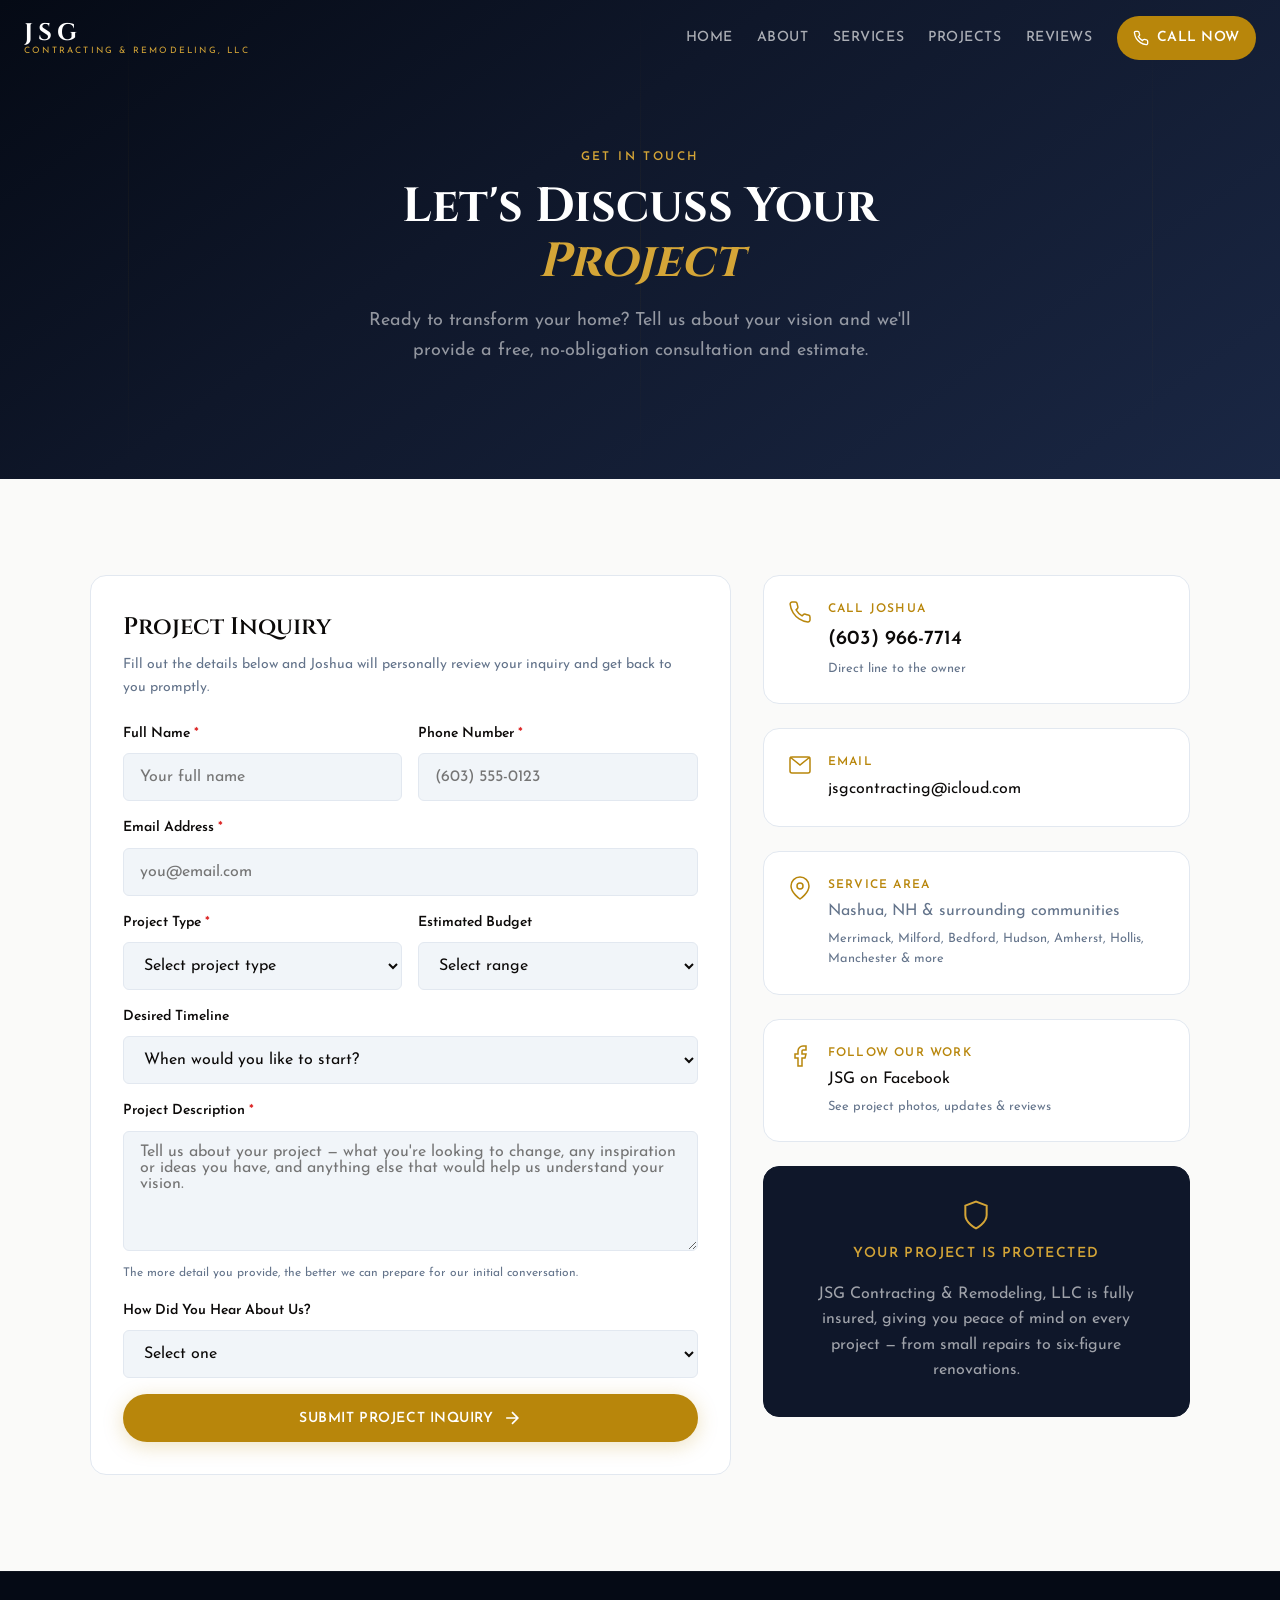
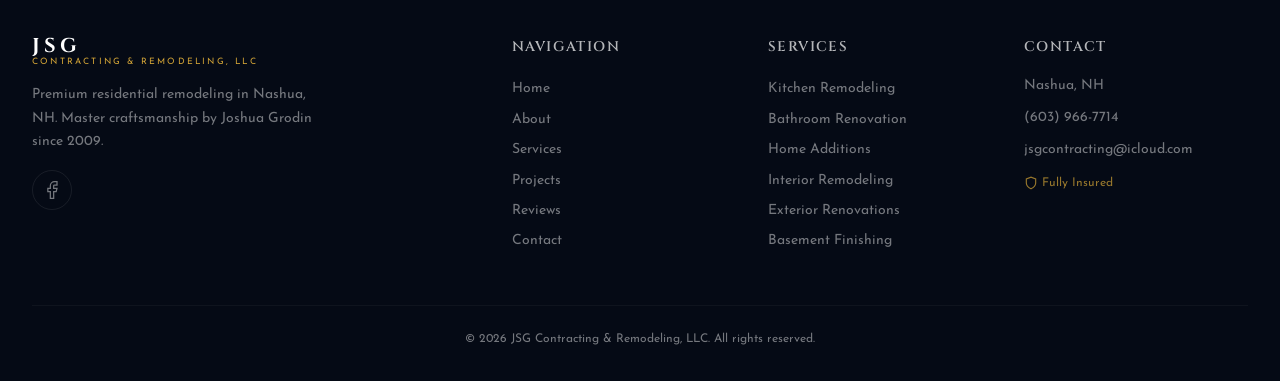
==== commit 47109808: "Add LLC to all brand name instances across site" ====
--- a/contact.html
+++ b/contact.html
@@ -3,8 +3,8 @@
 <head>
   <meta charset="UTF-8">
   <meta name="viewport" content="width=device-width, initial-scale=1.0">
-  <title>Contact Us — JSG Contracting & Remodeling | Free Consultation</title>
-  <meta name="description" content="Request a free consultation with JSG Contracting & Remodeling. Call (603) 966-7714 or fill out our project inquiry form. Nashua, NH's premier residential contractor.">
+  <title>Contact Us — JSG Contracting & Remodeling, LLC | Free Consultation</title>
+  <meta name="description" content="Request a free consultation with JSG Contracting & Remodeling, LLC. Call (603) 966-7714 or fill out our project inquiry form. Nashua, NH's premier residential contractor.">
   <link rel="preconnect" href="https://fonts.googleapis.com">
   <link rel="preconnect" href="https://fonts.gstatic.com" crossorigin>
   <link href="https://fonts.googleapis.com/css2?family=Cinzel:wght@400;500;600;700;800;900&family=Josefin+Sans:wght@300;400;500;600;700&display=swap" rel="stylesheet">
@@ -16,7 +16,7 @@
     <div class="nav-container">
       <a href="index.html" class="nav-logo">
         <span class="logo-jsg">JSG</span>
-        <span class="logo-sub">CONTRACTING &amp; REMODELING</span>
+        <span class="logo-sub">CONTRACTING &amp; REMODELING, LLC</span>
       </a>
       <button class="nav-toggle" id="navToggle" aria-label="Toggle navigation">
         <span></span><span></span><span></span>
@@ -142,6 +142,9 @@
               </select>
             </div>
 
+            <!-- Formspree honeypot — hidden from humans, stops bots -->
+            <input type="text" name="_gotcha" style="display:none" tabindex="-1" autocomplete="off">
+
             <button type="submit" class="btn btn-primary" style="width: 100%; justify-content: center;">
               <span>Submit Project Inquiry</span>
               <svg width="20" height="20" viewBox="0 0 24 24" fill="none" stroke="currentColor" stroke-width="2"><path d="M5 12h14M12 5l7 7-7 7"/></svg>
@@ -205,7 +208,7 @@
           <div class="contact-card contact-card-cta anim-on-scroll">
             <svg width="32" height="32" viewBox="0 0 24 24" fill="none" stroke="currentColor" stroke-width="1.5" style="color: var(--accent-light);"><path d="M12 22s8-4 8-10V5l-8-3-8 3v7c0 6 8 10 8 10z"/></svg>
             <h4>Your Project is Protected</h4>
-            <p>JSG Contracting & Remodeling is fully insured, giving you peace of mind on every project — from small repairs to six-figure renovations.</p>
+            <p>JSG Contracting & Remodeling, LLC is fully insured, giving you peace of mind on every project — from small repairs to six-figure renovations.</p>
           </div>
         </div>
       </div>
@@ -217,7 +220,7 @@
     <div class="container">
       <div class="footer-grid">
         <div class="footer-brand">
-          <a href="index.html" class="footer-logo"><span class="logo-jsg">JSG</span><span class="logo-sub">CONTRACTING &amp; REMODELING</span></a>
+          <a href="index.html" class="footer-logo"><span class="logo-jsg">JSG</span><span class="logo-sub">CONTRACTING &amp; REMODELING, LLC</span></a>
           <p>Premium residential remodeling in Nashua, NH. Master craftsmanship by Joshua Grodin since 2009.</p>
           <div class="footer-social">
             <a href="https://www.facebook.com/JSGCONTRACTINGANDREMODELINGLLC/" target="_blank" rel="noopener noreferrer" aria-label="Facebook"><svg width="20" height="20" viewBox="0 0 24 24" fill="none" stroke="currentColor" stroke-width="1.5"><path d="M18 2h-3a5 5 0 00-5 5v3H7v4h3v8h4v-8h3l1-4h-4V7a1 1 0 011-1h3z"/></svg></a>
